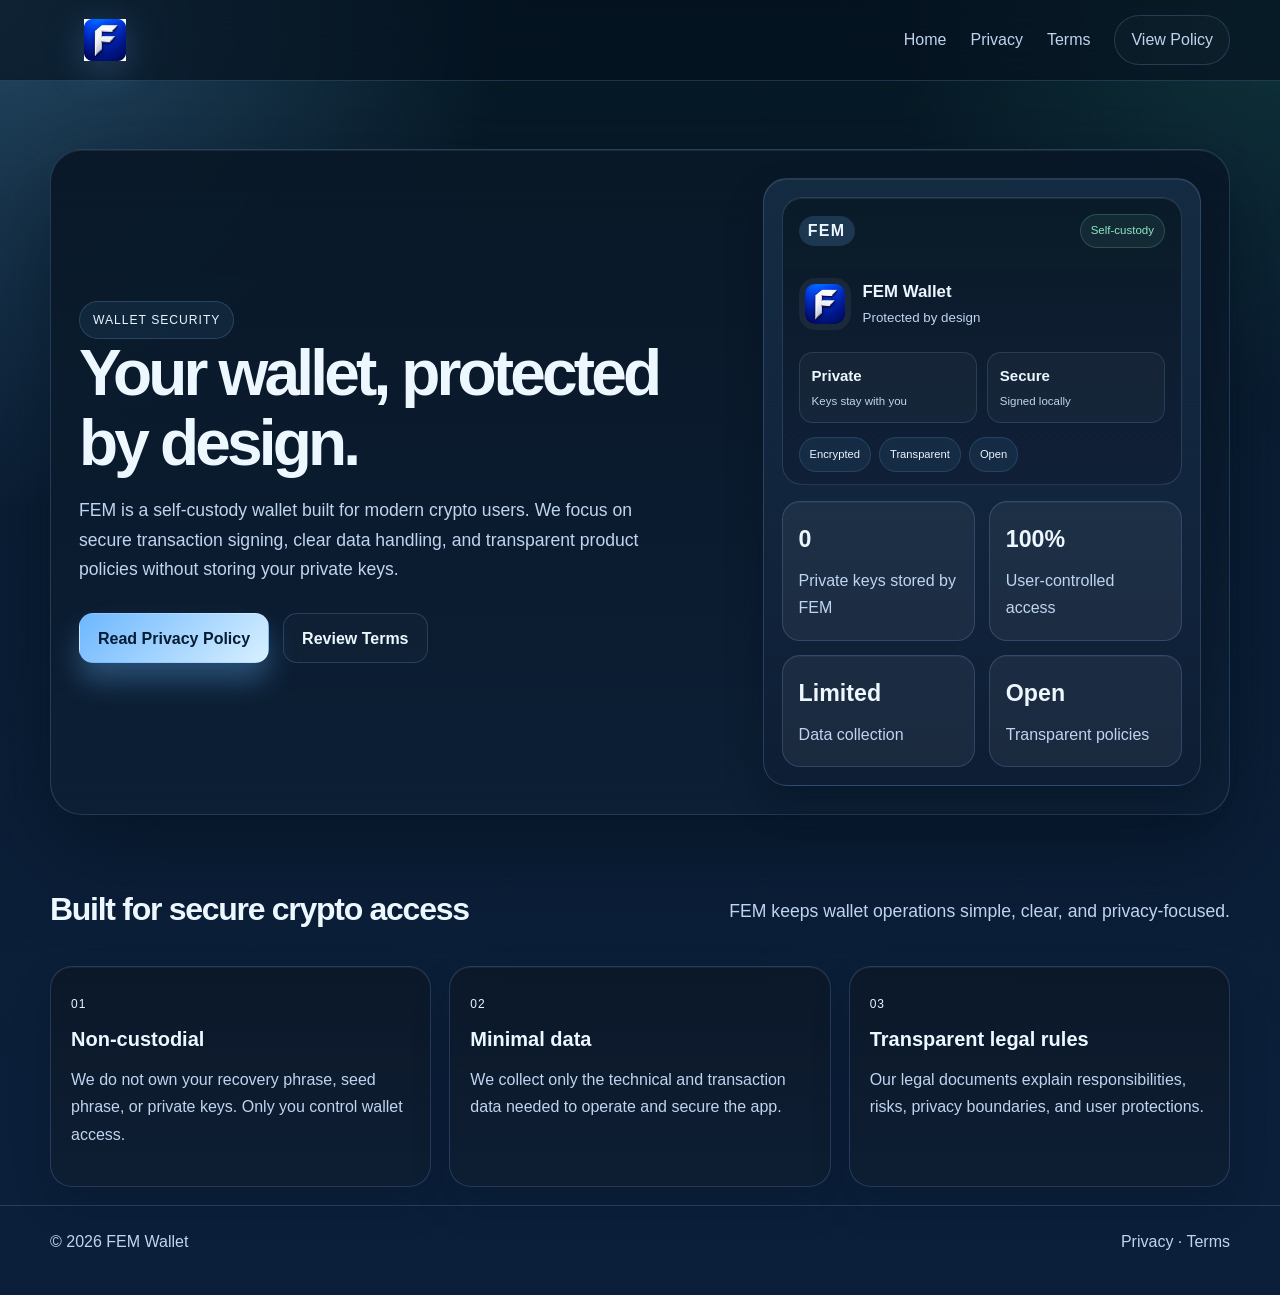
==== index.html @ ba95bcad "Finalize FEM wallet privacy and terms webapp" ====
<!doctype html>
<html lang="en">
  <head>
    <meta charset="UTF-8" />
    <meta name="viewport" content="width=device-width, initial-scale=1.0" />
    <title>FEM Wallet | Security & Privacy</title>
    <meta name="description" content="FEM Wallet privacy, account security, and legal app information for a modern self-custody wallet." />
    <link rel="stylesheet" href="styles.css" />
  </head>
  <body>
    <header class="site-header">
      <div class="container header-inner">
        <a href="index.html" class="brand" aria-label="FEM Wallet home">
          <img src="fem_image.png" alt="FEM Wallet logo" class="brand-logo" />
        </a>

        <nav class="main-nav" aria-label="Main navigation">
          <a href="index.html">Home</a>
          <a href="privacy-policy.html">Privacy</a>
          <a href="terms-of-service.html">Terms</a>
          <a href="privacy-policy.html" class="nav-button">View Policy</a>
        </nav>
      </div>
    </header>

    <main>
      <section class="hero">
        <div class="container app-shell">
          <div class="hero-grid">
            <div>
              <span class="eyebrow">Wallet Security</span>
              <h1>Your wallet, protected by design.</h1>
              <p class="lead">
                FEM is a self-custody wallet built for modern crypto users. We focus on secure transaction signing,
                clear data handling, and transparent product policies without storing your private keys.
              </p>

              <div class="hero-actions">
                <a class="button primary" href="privacy-policy.html">Read Privacy Policy</a>
                <a class="button secondary" href="terms-of-service.html">Review Terms</a>
              </div>
            </div>

            <aside class="feature-panel" aria-label="FEM security highlights">
              <div class="app-dashboard-card">
                <div class="dashboard-header">
                  <span class="mini-badge">FEM</span>
                  <span class="status-pill">Self-custody</span>
                </div>

                <div class="brand-stack">
                  <img src="fem_image.png" alt="FEM Wallet logo" class="mini-brand-logo" />
                  <div>
                    <strong>FEM Wallet</strong>
                    <small>Protected by design</small>
                  </div>
                </div>

                <div class="security-strip">
                  <div>
                    <strong>Private</strong>
                    <span>Keys stay with you</span>
                  </div>
                  <div>
                    <strong>Secure</strong>
                    <span>Signed locally</span>
                  </div>
                </div>

                <div class="trust-row">
                  <span>Encrypted</span>
                  <span>Transparent</span>
                  <span>Open</span>
                </div>
              </div>

              <div class="panel-grid">
                <div class="metric">
                  <strong>0</strong>
                  <span>Private keys stored by FEM</span>
                </div>
                <div class="metric">
                  <strong>100%</strong>
                  <span>User-controlled access</span>
                </div>
                <div class="metric">
                  <strong>Limited</strong>
                  <span>Data collection</span>
                </div>
                <div class="metric">
                  <strong>Open</strong>
                  <span>Transparent policies</span>
                </div>
              </div>
            </aside>
          </div>
        </div>
      </section>

      <section class="section">
        <div class="container">
          <div class="section-head">
            <h2>Built for secure crypto access</h2>
            <p class="lead">FEM keeps wallet operations simple, clear, and privacy-focused.</p>
          </div>

          <div class="cards">
            <article class="card">
              <span class="index">01</span>
              <h3>Non-custodial</h3>
              <p>We do not own your recovery phrase, seed phrase, or private keys. Only you control wallet access.</p>
            </article>

            <article class="card">
              <span class="index">02</span>
              <h3>Minimal data</h3>
              <p>We collect only the technical and transaction data needed to operate and secure the app.</p>
            </article>

            <article class="card">
              <span class="index">03</span>
              <h3>Transparent legal rules</h3>
              <p>Our legal documents explain responsibilities, risks, privacy boundaries, and user protections.</p>
            </article>
          </div>
        </div>
      </section>
    </main>

    <footer class="footer">
      <div class="container footer-inner">
        <div>© 2026 FEM Wallet</div>
        <div><a href="privacy-policy.html">Privacy</a> · <a href="terms-of-service.html">Terms</a></div>
      </div>
    </footer>
  </body>
</html>
---- styles.css ----
:root {
  --bg: #051926;
  --bg-2: #0c2340;
  --bg-3: #112d50;
  --panel: rgba(10, 20, 35, 0.82);
  --panel-soft: rgba(18, 35, 58, 0.96);
  --surface: rgba(255, 255, 255, 0.05);
  --surface-strong: rgba(255, 255, 255, 0.08);
  --line: rgba(141, 184, 255, 0.2);
  --primary: #6db7ff;
  --primary-strong: #4c9dff;
  --primary-soft: #eaf5ff;
  --cyan: #68f0df;
  --text: #edf7ff;
  --muted: #bfd4ef;
  --success: #8ee7c4;
  --shadow: rgba(4, 15, 27, 0.58);
  --shadow-soft: rgba(84, 139, 255, 0.18);
}

* { box-sizing: border-box; }
html { scroll-behavior: smooth; }
body {
  margin: 0;
  font-family: Inter, "Segoe UI", sans-serif;
  background:
    radial-gradient(circle at top left, rgba(108, 188, 255, 0.28), transparent 28%),
    radial-gradient(circle at top right, rgba(88, 241, 220, 0.12), transparent 22%),
    linear-gradient(180deg, #051822 0%, #0b1e35 38%, #0b1f3b 100%);
  color: var(--text);
  line-height: 1.7;
}

a {
  color: inherit;
  text-decoration: none;
}

img { max-width: 100%; }

.container {
  width: min(1180px, calc(100% - 32px));
  margin: 0 auto;
}

.site-header {
  position: sticky;
  top: 0;
  z-index: 20;
  background: rgba(5, 18, 31, 0.66);
  border-bottom: 1px solid var(--line);
  backdrop-filter: blur(18px);
}

.header-inner {
  display: flex;
  align-items: center;
  justify-content: space-between;
  min-height: 80px;
  gap: 18px;
}

.brand {
  display: inline-flex;
  align-items: center;
  gap: 10px;
  font-weight: 800;
  letter-spacing: 0.05em;
}

.brand-logo {
  display: block;
  width: 110px;
  height: auto;
  max-height: 42px;
  object-fit: contain;
  filter: drop-shadow(0 8px 18px rgba(122, 174, 255, 0.25));
}

.brand-mark {
  width: 34px;
  height: 34px;
  display: grid;
  place-items: center;
  border-radius: 12px;
  background: linear-gradient(135deg, #8ec5ff, #dfeeff);
  color: #071b33;
  box-shadow: 0 10px 24px rgba(125, 170, 255, 0.38);
}

.main-nav {
  display: flex;
  align-items: center;
  gap: 24px;
  flex-wrap: wrap;
  color: var(--muted);
}

.main-nav a {
  transition: color 0.2s ease;
}

.main-nav a:hover,
.main-nav a:focus-visible { color: var(--text); }

.nav-button {
  padding: 10px 16px;
  border-radius: 999px;
  border: 1px solid var(--line);
  background: rgba(255,255,255,0.02);
}

.hero {
  padding: 68px 0 40px;
}

.app-shell {
  background: linear-gradient(180deg, rgba(9, 24, 39, 0.96), rgba(13, 31, 53, 0.93));
  border: 1px solid var(--line);
  border-radius: 32px;
  box-shadow: 0 30px 90px var(--shadow), inset 0 1px 0 rgba(255,255,255,0.08);
  padding: 28px;
}

.hero-grid {
  display: grid;
  grid-template-columns: 1.2fr 0.8fr;
  gap: 26px;
  align-items: center;
}

.eyebrow {
  display: inline-flex;
  align-items: center;
  border-radius: 999px;
  border: 1px solid var(--line);
  padding: 8px 13px;
  background: rgba(103, 183, 255, 0.08);
  color: var(--primary-soft);
  font-size: 0.76rem;
  letter-spacing: 0.08em;
  text-transform: uppercase;
}

h1, h2, h3 {
  margin: 0 0 18px;
  line-height: 1.08;
}

h1 {
  font-size: clamp(2.7rem, 5vw, 5.1rem);
  letter-spacing: -0.06em;
}

.lead {
  color: var(--muted);
  max-width: 58ch;
  font-size: 1.1rem;
}

.hero-actions {
  margin-top: 28px;
  display: flex;
  flex-wrap: wrap;
  gap: 14px;
}

.button {
  display: inline-flex;
  align-items: center;
  justify-content: center;
  min-height: 50px;
  padding: 0 18px;
  border-radius: 14px;
  font-weight: 700;
  border: 1px solid transparent;
  transition: transform 0.18s ease, box-shadow 0.18s ease;
}

.button:hover,
.button:focus-visible { transform: translateY(-1px); }

.button.primary {
  background: linear-gradient(135deg, var(--primary), #d8f0ff);
  color: #061c35;
  box-shadow: 0 18px 28px rgba(103, 183, 255, 0.32);
}

.button.secondary {
  background: rgba(255,255,255,0.02);
  border-color: var(--line);
  color: var(--text);
}

.feature-panel {
  background: linear-gradient(180deg, rgba(103, 183, 255, 0.12), rgba(15, 30, 52, 0.8));
  border: 1px solid var(--line);
  border-radius: 24px;
  padding: 18px;
  box-shadow: inset 0 1px 0 rgba(255,255,255,0.08), 0 18px 36px rgba(4, 12, 21, 0.28);
}

.app-dashboard-card {
  background: linear-gradient(180deg, rgba(9, 25, 38, 0.92), rgba(17, 32, 55, 0.96));
  border: 1px solid rgba(156, 201, 255, 0.18);
  border-radius: 20px;
  padding: 16px 16px 12px;
  margin-bottom: 16px;
  box-shadow: inset 0 1px 0 rgba(255,255,255,0.08);
}

.dashboard-header {
  display: flex;
  align-items: center;
  justify-content: space-between;
  gap: 10px;
  margin-bottom: 18px;
}

.mini-badge {
  display: inline-flex;
  align-items: center;
  justify-content: center;
  min-width: 56px;
  min-height: 30px;
  border-radius: 999px;
  background: rgba(109, 183, 255, 0.18);
  color: var(--primary-soft);
  font-weight: 700;
  letter-spacing: 0.08em;
}

.status-pill {
  display: inline-flex;
  align-items: center;
  border-radius: 999px;
  padding: 6px 10px;
  font-size: 0.72rem;
  color: var(--success);
  background: rgba(126, 230, 188, 0.08);
  border: 1px solid rgba(126, 230, 188, 0.2);
}

.brand-stack {
  display: flex;
  align-items: center;
  gap: 12px;
  padding: 12px 0 14px;
}

.mini-brand-logo {
  width: 52px;
  height: 52px;
  object-fit: contain;
  border-radius: 16px;
  background: rgba(255,255,255,0.06);
  padding: 6px;
}

.brand-stack strong,
.brand-stack small {
  display: block;
}

.brand-stack strong {
  font-size: 1.05rem;
}

.brand-stack small {
  color: var(--muted);
}

.security-strip {
  display: grid;
  grid-template-columns: repeat(2, minmax(0, 1fr));
  gap: 10px;
  margin: 8px 0 14px;
}

.security-strip > div {
  background: rgba(255,255,255,0.03);
  border: 1px solid rgba(145, 188, 255, 0.16);
  border-radius: 14px;
  padding: 10px 12px;
}

.security-strip strong,
.security-strip span {
  display: block;
}

.security-strip strong {
  font-size: 0.94rem;
  margin-bottom: 4px;
}

.security-strip span {
  color: var(--muted);
  font-size: 0.72rem;
}

.trust-row {
  display: flex;
  flex-wrap: wrap;
  gap: 8px;
}

.trust-row span {
  display: inline-flex;
  align-items: center;
  justify-content: center;
  border-radius: 999px;
  padding: 7px 10px;
  font-size: 0.7rem;
  background: rgba(109, 183, 255, 0.08);
  border: 1px solid rgba(109, 183, 255, 0.16);
  color: var(--primary-soft);
}

.panel-grid {
  display: grid;
  grid-template-columns: repeat(2, minmax(0, 1fr));
  gap: 14px;
}

.metric {
  background: var(--surface);
  border: 1px solid var(--line);
  border-radius: 18px;
  padding: 18px 16px;
  box-shadow: inset 0 1px 0 rgba(255,255,255,0.04);
}

.metric strong {
  display: block;
  font-size: 1.45rem;
  margin-bottom: 8px;
}

.metric span { color: var(--muted); }

.section {
  padding: 24px 0 18px;
}

.section-head {
  display: flex;
  justify-content: space-between;
  align-items: end;
  gap: 18px;
  margin-bottom: 22px;
}

.section-head h2 {
  font-size: clamp(2rem, 2vw, 3rem);
  letter-spacing: -0.04em;
}

.cards {
  display: grid;
  grid-template-columns: repeat(3, minmax(0, 1fr));
  gap: 18px;
}

.card {
  background: linear-gradient(180deg, rgba(12, 24, 40, 0.94), rgba(14, 30, 50, 0.85));
  border: 1px solid var(--line);
  border-radius: 22px;
  padding: 22px 20px;
  box-shadow: 0 18px 38px rgba(3, 11, 20, 0.16), inset 0 1px 0 rgba(255,255,255,0.05);
}

.card .index {
  display: inline-block;
  font-size: 0.75rem;
  letter-spacing: 0.08em;
  color: var(--primary-soft);
  text-transform: uppercase;
  margin-bottom: 14px;
}

.card h3 {
  font-size: 1.25rem;
  margin-bottom: 8px;
}

.card p,
.text-content p,
.text-content li,
.legal-body p,
.legal-body li {
  color: var(--muted);
}

.card a {
  color: var(--primary-soft);
  font-weight: 700;
}

.page-shell {
  padding: 56px 0 80px;
}

.legal-wrap {
  background: rgba(12, 25, 44, 0.88);
  border: 1px solid var(--line);
  border-radius: 26px;
  overflow: hidden;
}

.legal-hero {
  padding: 28px 32px 20px;
  border-bottom: 1px solid var(--line);
  background: rgba(255,255,255,0.02);
}

.legal-hero h1 {
  font-size: clamp(2.1rem, 4vw, 4rem);
  margin-bottom: 10px;
}

.legal-body {
  padding: 30px 32px 36px;
}

.legal-body section {
  margin-bottom: 28px;
}

.legal-body h2 {
  font-size: 1.5rem;
  margin-bottom: 12px;
}

.legal-body h3 {
  font-size: 1.1rem;
  margin: 16px 0 8px;
}

.legal-body ul,
.legal-body ol {
  padding-left: 22px;
  margin: 10px 0;
}

.note {
  border: 1px solid var(--line);
  background: rgba(103, 183, 255, 0.08);
  border-radius: 16px;
  padding: 16px 18px;
  color: var(--primary-soft);
}

.related-box {
  margin-top: 32px;
  padding-top: 18px;
  border-top: 1px solid var(--line);
}

.related-divider {
  color: var(--muted);
  letter-spacing: 0.18em;
  margin-bottom: 10px;
}

.related-list {
  margin: 12px 0 0;
  padding-left: 18px;
}

.related-list li + li {
  margin-top: 10px;
}

.related-list a {
  color: var(--primary-soft);
}

.help-feedback {
  margin-top: 28px;
  padding: 18px 20px;
  border: 1px solid var(--line);
  border-radius: 18px;
  background: rgba(255,255,255,0.02);
}

.help-feedback p {
  margin: 0 0 14px;
  font-weight: 600;
  color: var(--text);
}

.reaction-row {
  display: flex;
  gap: 12px;
  flex-wrap: wrap;
}

.reaction-button {
  width: 48px;
  height: 48px;
  border: 1px solid var(--line);
  border-radius: 12px;
  background: rgba(255,255,255,0.02);
  font-size: 1.5rem;
  cursor: pointer;
  transition: transform 0.2s ease, border-color 0.2s ease;
}

.reaction-button:hover,
.reaction-button:focus-visible {
  transform: translateY(-1px);
  border-color: rgba(103, 183, 255, 0.6);
}

.footer {
  border-top: 1px solid var(--line);
  padding: 22px 0 40px;
  color: var(--muted);
}

.footer-inner {
  display: flex;
  justify-content: space-between;
  gap: 20px;
  flex-wrap: wrap;
}

@media (max-width: 900px) {
  .hero-grid,
  .cards {
    grid-template-columns: 1fr;
  }

  .header-inner {
    flex-direction: column;
    align-items: flex-start;
    padding: 16px 0;
  }
}

@media (max-width: 560px) {
  .app-shell,
  .legal-hero,
  .legal-body { padding-left: 18px; padding-right: 18px; }
  .section-head { display: block; }
  h1 { font-size: 2.3rem; }
}
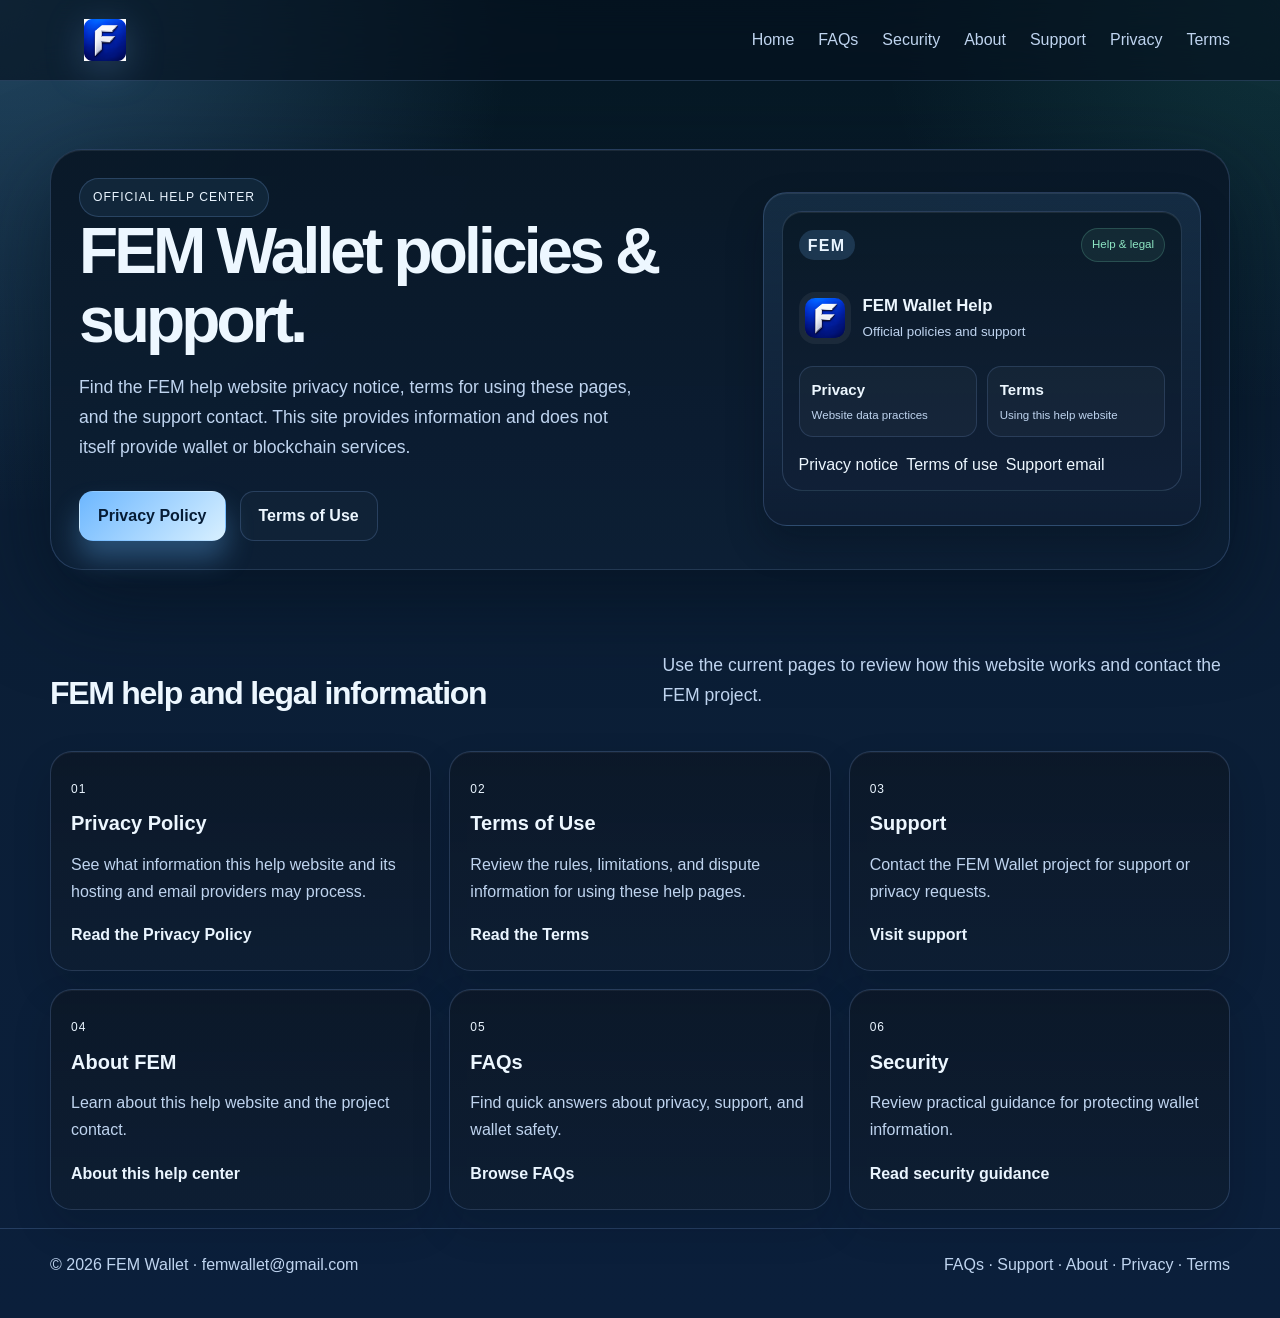
==== commit 191c60b8: "Expand FEM wallet help center" ====
--- a/index.html
+++ b/index.html
@@ -3,8 +3,9 @@
   <head>
     <meta charset="UTF-8" />
     <meta name="viewport" content="width=device-width, initial-scale=1.0" />
-    <title>FEM Wallet | Security & Privacy</title>
-    <meta name="description" content="FEM Wallet privacy, account security, and legal app information for a modern self-custody wallet." />
+    <title>FEM Wallet Help | Policies & Support</title>
+    <meta name="description" content="Official FEM Wallet help website with privacy information, terms of use, and support contact details." />
+    <link rel="canonical" href="https://help.femchain.online/" />
     <link rel="stylesheet" href="styles.css" />
   </head>
   <body>
@@ -16,9 +17,12 @@
 
         <nav class="main-nav" aria-label="Main navigation">
           <a href="index.html">Home</a>
+          <a href="faq.html">FAQs</a>
+          <a href="security.html">Security</a>
+          <a href="about.html">About</a>
+          <a href="support.html">Support</a>
           <a href="privacy-policy.html">Privacy</a>
           <a href="terms-of-service.html">Terms</a>
-          <a href="privacy-policy.html" class="nav-button">View Policy</a>
         </nav>
       </div>
     </header>
@@ -28,68 +32,49 @@
         <div class="container app-shell">
           <div class="hero-grid">
             <div>
-              <span class="eyebrow">Wallet Security</span>
-              <h1>Your wallet, protected by design.</h1>
+              <span class="eyebrow">Official Help Center</span>
+              <h1>FEM Wallet policies & support.</h1>
               <p class="lead">
-                FEM is a self-custody wallet built for modern crypto users. We focus on secure transaction signing,
-                clear data handling, and transparent product policies without storing your private keys.
+                Find the FEM help website privacy notice, terms for using these pages, and the support contact.
+                This site provides information and does not itself provide wallet or blockchain services.
               </p>
 
               <div class="hero-actions">
-                <a class="button primary" href="privacy-policy.html">Read Privacy Policy</a>
-                <a class="button secondary" href="terms-of-service.html">Review Terms</a>
+                <a class="button primary" href="privacy-policy.html">Privacy Policy</a>
+                <a class="button secondary" href="terms-of-service.html">Terms of Use</a>
               </div>
             </div>
 
-            <aside class="feature-panel" aria-label="FEM security highlights">
+            <aside class="feature-panel" aria-label="FEM help and legal links">
               <div class="app-dashboard-card">
                 <div class="dashboard-header">
                   <span class="mini-badge">FEM</span>
-                  <span class="status-pill">Self-custody</span>
+                  <span class="status-pill">Help & legal</span>
                 </div>
 
                 <div class="brand-stack">
                   <img src="fem_image.png" alt="FEM Wallet logo" class="mini-brand-logo" />
                   <div>
-                    <strong>FEM Wallet</strong>
-                    <small>Protected by design</small>
+                    <strong>FEM Wallet Help</strong>
+                    <small>Official policies and support</small>
                   </div>
                 </div>
 
                 <div class="security-strip">
                   <div>
-                    <strong>Private</strong>
-                    <span>Keys stay with you</span>
+                    <strong>Privacy</strong>
+                    <span>Website data practices</span>
                   </div>
                   <div>
-                    <strong>Secure</strong>
-                    <span>Signed locally</span>
+                    <strong>Terms</strong>
+                    <span>Using this help website</span>
                   </div>
                 </div>
 
                 <div class="trust-row">
-                  <span>Encrypted</span>
-                  <span>Transparent</span>
-                  <span>Open</span>
-                </div>
-              </div>
-
-              <div class="panel-grid">
-                <div class="metric">
-                  <strong>0</strong>
-                  <span>Private keys stored by FEM</span>
-                </div>
-                <div class="metric">
-                  <strong>100%</strong>
-                  <span>User-controlled access</span>
-                </div>
-                <div class="metric">
-                  <strong>Limited</strong>
-                  <span>Data collection</span>
-                </div>
-                <div class="metric">
-                  <strong>Open</strong>
-                  <span>Transparent policies</span>
+                  <a href="privacy-policy.html">Privacy notice</a>
+                  <a href="terms-of-service.html">Terms of use</a>
+                  <a href="mailto:femwallet@gmail.com">Support email</a>
                 </div>
               </div>
             </aside>
@@ -100,27 +85,51 @@
       <section class="section">
         <div class="container">
           <div class="section-head">
-            <h2>Built for secure crypto access</h2>
-            <p class="lead">FEM keeps wallet operations simple, clear, and privacy-focused.</p>
+            <h2>FEM help and legal information</h2>
+            <p class="lead">Use the current pages to review how this website works and contact the FEM project.</p>
           </div>
 
           <div class="cards">
             <article class="card">
               <span class="index">01</span>
-              <h3>Non-custodial</h3>
-              <p>We do not own your recovery phrase, seed phrase, or private keys. Only you control wallet access.</p>
+              <h3>Privacy Policy</h3>
+              <p>See what information this help website and its hosting and email providers may process.</p>
+              <a href="privacy-policy.html">Read the Privacy Policy</a>
             </article>
 
             <article class="card">
               <span class="index">02</span>
-              <h3>Minimal data</h3>
-              <p>We collect only the technical and transaction data needed to operate and secure the app.</p>
+              <h3>Terms of Use</h3>
+              <p>Review the rules, limitations, and dispute information for using these help pages.</p>
+              <a href="terms-of-service.html">Read the Terms</a>
             </article>
 
             <article class="card">
               <span class="index">03</span>
-              <h3>Transparent legal rules</h3>
-              <p>Our legal documents explain responsibilities, risks, privacy boundaries, and user protections.</p>
+              <h3>Support</h3>
+              <p>Contact the FEM Wallet project for support or privacy requests.</p>
+              <a href="support.html">Visit support</a>
+            </article>
+
+            <article class="card">
+              <span class="index">04</span>
+              <h3>About FEM</h3>
+              <p>Learn about this help website and the project contact.</p>
+              <a href="about.html">About this help center</a>
+            </article>
+
+            <article class="card">
+              <span class="index">05</span>
+              <h3>FAQs</h3>
+              <p>Find quick answers about privacy, support, and wallet safety.</p>
+              <a href="faq.html">Browse FAQs</a>
+            </article>
+
+            <article class="card">
+              <span class="index">06</span>
+              <h3>Security</h3>
+              <p>Review practical guidance for protecting wallet information.</p>
+              <a href="security.html">Read security guidance</a>
             </article>
           </div>
         </div>
@@ -129,8 +138,8 @@
 
     <footer class="footer">
       <div class="container footer-inner">
-        <div>© 2026 FEM Wallet</div>
-        <div><a href="privacy-policy.html">Privacy</a> · <a href="terms-of-service.html">Terms</a></div>
+        <div>© 2026 FEM Wallet · <a href="mailto:femwallet@gmail.com">femwallet@gmail.com</a></div>
+        <div><a href="faq.html">FAQs</a> · <a href="support.html">Support</a> · <a href="about.html">About</a> · <a href="privacy-policy.html">Privacy</a> · <a href="terms-of-service.html">Terms</a></div>
       </div>
     </footer>
   </body>
--- a/styles.css
+++ b/styles.css
@@ -476,6 +476,30 @@
   color: var(--primary-soft);
 }
 
+.faq-list details {
+  padding: 18px 0;
+  border-bottom: 1px solid var(--line);
+}
+
+.faq-list details:first-child {
+  padding-top: 0;
+}
+
+.faq-list summary {
+  color: var(--text);
+  font-weight: 700;
+  cursor: pointer;
+}
+
+.faq-list summary:focus-visible {
+  outline: 2px solid var(--primary);
+  outline-offset: 5px;
+}
+
+.faq-list details p {
+  margin: 12px 0 0;
+}
+
 .help-feedback {
   margin-top: 28px;
   padding: 18px 20px;
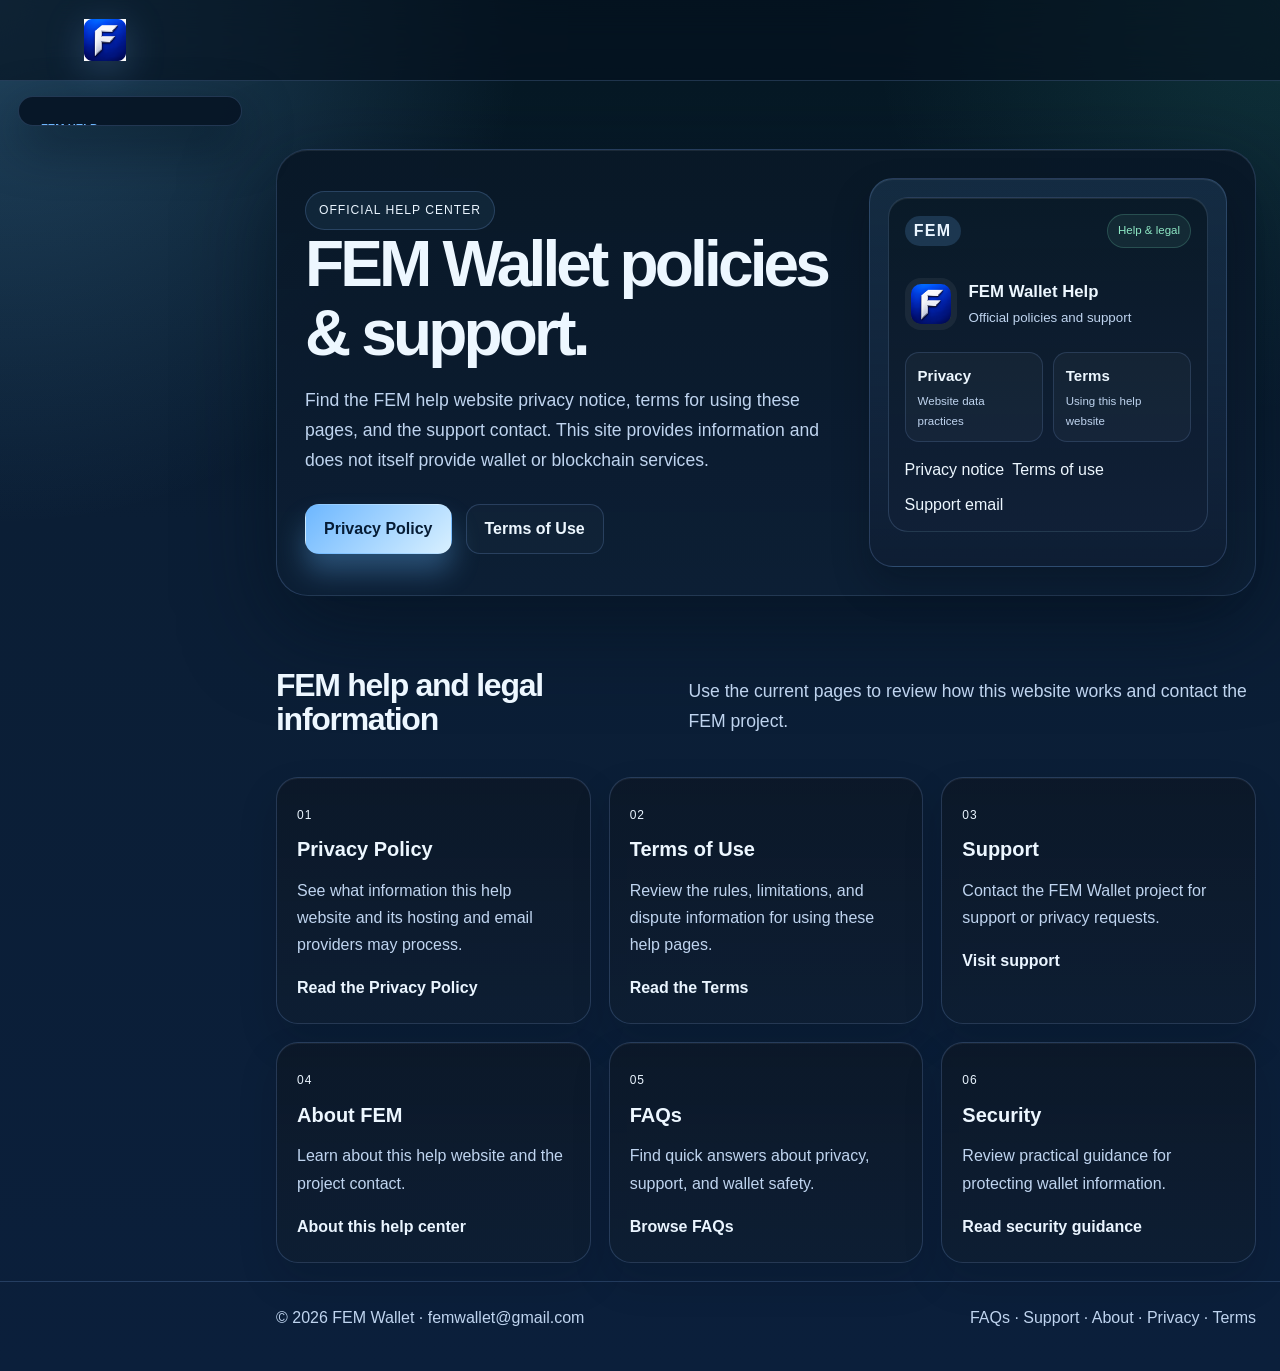
==== commit 61001dde: "Organize FEM help navigation as sidebar" ====
--- a/index.html
+++ b/index.html
@@ -15,14 +15,11 @@
           <img src="fem_image.png" alt="FEM Wallet logo" class="brand-logo" />
         </a>
 
-        <nav class="main-nav" aria-label="Main navigation">
-          <a href="index.html">Home</a>
-          <a href="faq.html">FAQs</a>
-          <a href="security.html">Security</a>
-          <a href="about.html">About</a>
-          <a href="support.html">Support</a>
-          <a href="privacy-policy.html">Privacy</a>
-          <a href="terms-of-service.html">Terms</a>
+        <nav class="main-nav" aria-label="Help and FEM Swap navigation">
+          <span class="nav-section-title">FEM Help</span>
+          <a href="index.html" aria-current="page">Home</a><a href="faq.html">FAQs</a><a href="security.html">Security</a><a href="about.html">About</a><a href="support.html">Support</a><a href="privacy-policy.html">Privacy</a><a href="terms-of-service.html">Terms</a>
+          <span class="nav-section-title">FEM Swap</span>
+          <a href="https://swap.femchain.online/">Open FEM Swap</a><a href="femswap-faq.html">Swap FAQs</a><a href="femswap-support.html">Swap Support</a><a href="femswap-privacy-policy.html">Swap Privacy</a><a href="femswap-terms.html">Swap Terms</a>
         </nav>
       </div>
     </header>
--- a/styles.css
+++ b/styles.css
@@ -55,7 +55,7 @@
 .header-inner {
   display: flex;
   align-items: center;
-  justify-content: space-between;
+  justify-content: flex-start;
   min-height: 80px;
   gap: 18px;
 }
@@ -89,25 +89,58 @@
 }
 
 .main-nav {
-  display: flex;
-  align-items: center;
-  gap: 24px;
-  flex-wrap: wrap;
+  position: fixed;
+  top: 96px;
+  bottom: 16px;
+  left: 18px;
+  z-index: 15;
+  display: flex;
+  flex-direction: column;
+  align-items: stretch;
+  gap: 3px;
+  width: 224px;
+  max-height: calc(100vh - 112px);
+  overflow-y: auto;
+  padding: 14px 10px;
+  border: 1px solid var(--line);
+  border-radius: 16px;
+  background: rgba(7, 22, 38, 0.94);
+  box-shadow: 0 18px 48px var(--shadow);
+  backdrop-filter: blur(16px);
   color: var(--muted);
 }
 
+.nav-section-title {
+  padding: 8px 12px 5px;
+  color: var(--primary);
+  font-size: 0.7rem;
+  font-weight: 800;
+  text-transform: uppercase;
+}
+
+.nav-section-title:not(:first-child) {
+  margin-top: 12px;
+  border-top: 1px solid var(--line);
+  padding-top: 16px;
+}
+
 .main-nav a {
+  display: flex;
+  align-items: center;
+  min-height: 38px;
+  padding: 7px 12px;
+  border-radius: 9px;
+  white-space: nowrap;
   transition: color 0.2s ease;
 }
 
 .main-nav a:hover,
 .main-nav a:focus-visible { color: var(--text); }
 
-.nav-button {
-  padding: 10px 16px;
-  border-radius: 999px;
-  border: 1px solid var(--line);
-  background: rgba(255,255,255,0.02);
+.main-nav a[aria-current="page"] {
+  color: var(--text);
+  background: rgba(103, 183, 255, 0.14);
+  box-shadow: inset 2px 0 0 var(--primary);
 }
 
 .hero {
@@ -550,6 +583,16 @@
   flex-wrap: wrap;
 }
 
+body:not(.redirect-page) > main > .container,
+body:not(.redirect-page) > main > .hero > .container,
+body:not(.redirect-page) > main > .section > .container,
+body:not(.redirect-page) > .page-shell > .container,
+body:not(.redirect-page) > .footer > .container {
+  width: min(1180px, calc(100% - 300px));
+  margin-left: 276px;
+  margin-right: 24px;
+}
+
 @media (max-width: 900px) {
   .hero-grid,
   .cards {
@@ -560,6 +603,53 @@
     flex-direction: column;
     align-items: flex-start;
     padding: 16px 0;
+  }
+
+  .main-nav {
+    position: static;
+    flex-direction: row;
+    align-items: center;
+    gap: 6px;
+    width: 100%;
+    max-height: none;
+    overflow-x: auto;
+    overflow-y: hidden;
+    padding: 8px 0 12px;
+    border: 0;
+    border-radius: 0;
+    background: transparent;
+    box-shadow: none;
+    backdrop-filter: none;
+    scrollbar-width: thin;
+  }
+
+  .nav-section-title {
+    flex: 0 0 auto;
+    padding: 0 4px 0 0;
+  }
+
+  .nav-section-title:not(:first-child) {
+    margin: 0 0 0 8px;
+    padding: 0 0 0 12px;
+    border-top: 0;
+    border-left: 1px solid var(--line);
+  }
+
+  .main-nav a {
+    flex: 0 0 auto;
+    min-height: 36px;
+    padding: 6px 10px;
+    border: 1px solid var(--line);
+    background: rgba(255,255,255,0.025);
+  }
+
+  body:not(.redirect-page) > main > .container,
+  body:not(.redirect-page) > main > .hero > .container,
+  body:not(.redirect-page) > main > .section > .container,
+  body:not(.redirect-page) > .page-shell > .container,
+  body:not(.redirect-page) > .footer > .container {
+    width: min(1180px, calc(100% - 32px));
+    margin: 0 auto;
   }
 }
 
@@ -570,3 +660,8 @@
   .section-head { display: block; }
   h1 { font-size: 2.3rem; }
 }
+
+body.redirect-page .page-shell > .container {
+  width: min(1180px, calc(100% - 32px));
+  margin: 0 auto;
+}
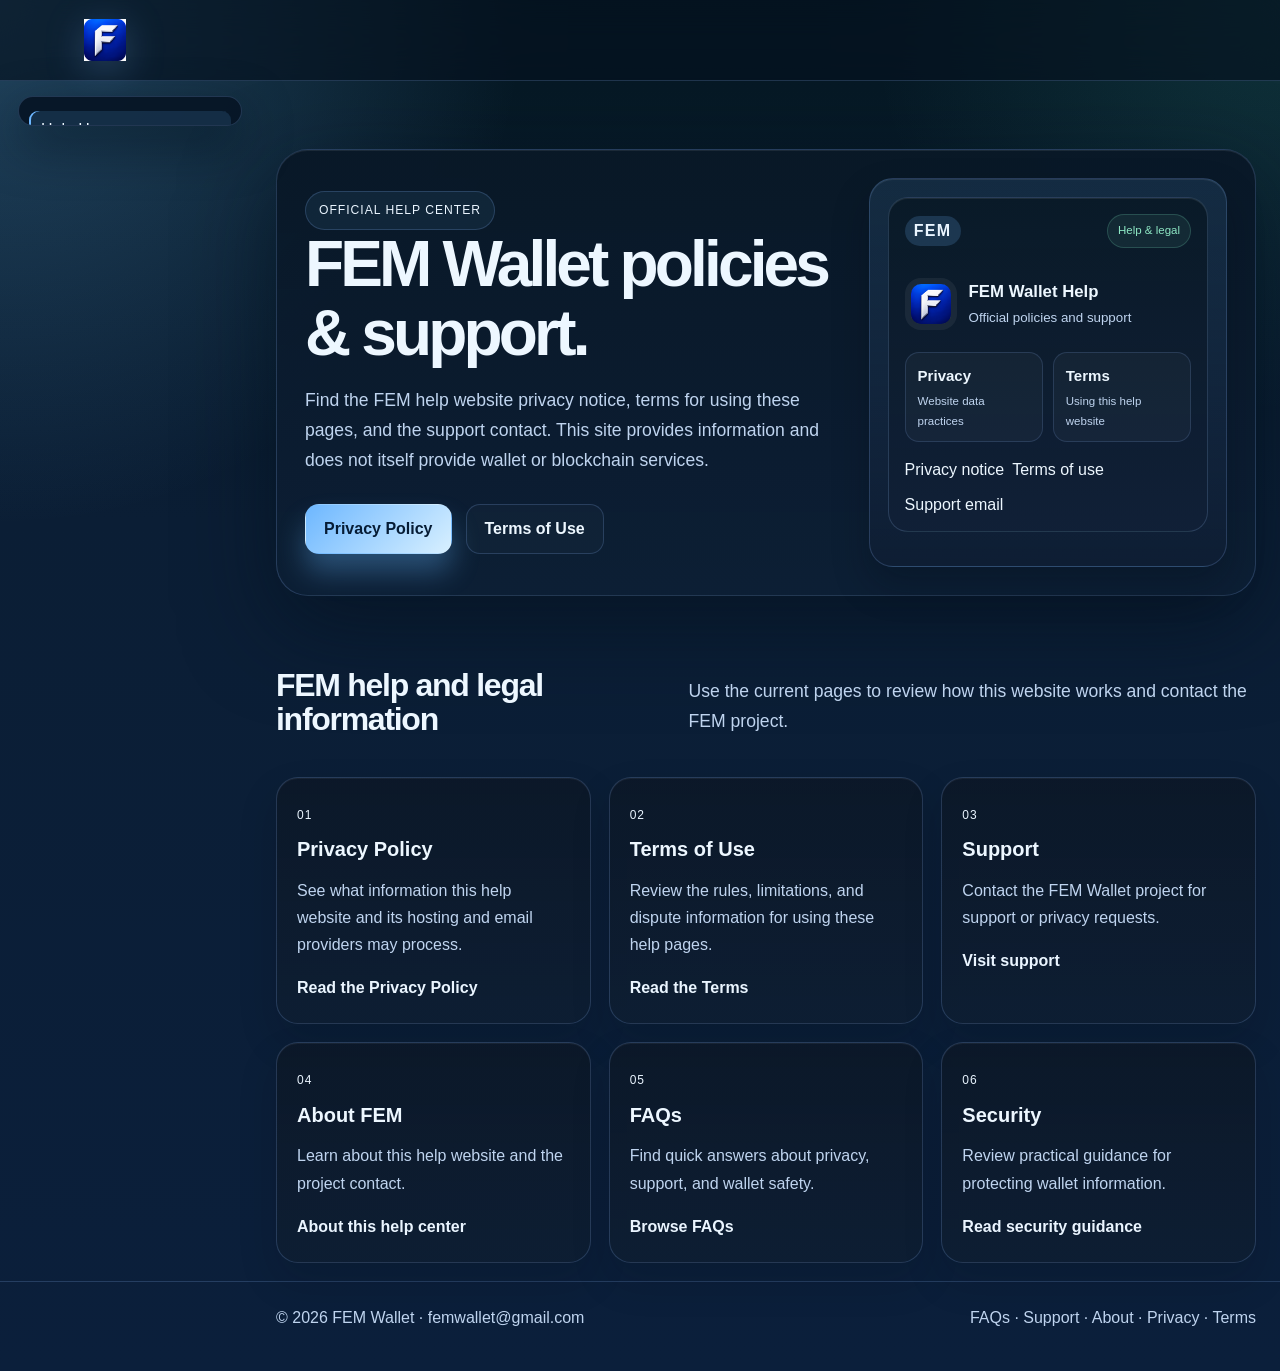
==== commit 7a235595: "Make app and swap menus expandable" ====
--- a/index.html
+++ b/index.html
@@ -16,10 +16,15 @@
         </a>
 
         <nav class="main-nav" aria-label="Help and FEM Swap navigation">
-          <span class="nav-section-title">FEM Help</span>
-          <a href="index.html" aria-current="page">Home</a><a href="faq.html">FAQs</a><a href="security.html">Security</a><a href="about.html">About</a><a href="support.html">Support</a><a href="privacy-policy.html">Privacy</a><a href="terms-of-service.html">Terms</a>
-          <span class="nav-section-title">FEM Swap</span>
-          <a href="https://swap.femchain.online/">Open FEM Swap</a><a href="femswap-faq.html">Swap FAQs</a><a href="femswap-support.html">Swap Support</a><a href="femswap-privacy-policy.html">Swap Privacy</a><a href="femswap-terms.html">Swap Terms</a>
+          <a class="nav-home" href="index.html" aria-current="page">Help Home</a>
+          <details class="nav-group" open>
+            <summary>FEM App</summary>
+            <div class="nav-submenu"><a href="faq.html">FAQs</a><a href="security.html">Security</a><a href="about.html">About</a><a href="support.html">Support</a><a href="privacy-policy.html">Privacy</a><a href="terms-of-service.html">Terms</a></div>
+          </details>
+          <details class="nav-group nav-group--swap">
+            <summary>FEM Swap</summary>
+            <div class="nav-submenu"><a href="https://swap.femchain.online/">Open Swap</a><a href="femswap-faq.html">FAQs</a><a href="femswap-support.html">Support</a><a href="femswap-privacy-policy.html">Privacy</a><a href="femswap-terms.html">Terms</a></div>
+          </details>
         </nav>
       </div>
     </header>
--- a/styles.css
+++ b/styles.css
@@ -97,7 +97,7 @@
   display: flex;
   flex-direction: column;
   align-items: stretch;
-  gap: 3px;
+  gap: 9px;
   width: 224px;
   max-height: calc(100vh - 112px);
   overflow-y: auto;
@@ -110,32 +110,81 @@
   color: var(--muted);
 }
 
-.nav-section-title {
-  padding: 8px 12px 5px;
-  color: var(--primary);
-  font-size: 0.7rem;
-  font-weight: 800;
-  text-transform: uppercase;
-}
-
-.nav-section-title:not(:first-child) {
-  margin-top: 12px;
-  border-top: 1px solid var(--line);
-  padding-top: 16px;
-}
-
-.main-nav a {
+.main-nav a,
+.nav-group summary {
   display: flex;
   align-items: center;
   min-height: 38px;
   padding: 7px 12px;
   border-radius: 9px;
   white-space: nowrap;
+  color: var(--muted);
+  font: inherit;
   transition: color 0.2s ease;
 }
 
+.nav-home {
+  margin-bottom: 4px;
+}
+
+.nav-group {
+  position: relative;
+  min-width: 0;
+}
+
+.nav-group summary {
+  justify-content: space-between;
+  min-height: 44px;
+  border: 1px solid var(--line);
+  background: rgba(255,255,255,0.035);
+  color: var(--text);
+  font-weight: 700;
+  cursor: pointer;
+  list-style: none;
+}
+
+.nav-group summary::-webkit-details-marker {
+  display: none;
+}
+
+.nav-group summary::after {
+  width: 8px;
+  height: 8px;
+  margin-left: 12px;
+  border-right: 1.5px solid var(--muted);
+  border-bottom: 1.5px solid var(--muted);
+  content: "";
+  transform: rotate(45deg) translateY(-2px);
+  transition: transform 0.18s ease;
+}
+
+.nav-group[open] summary::after {
+  transform: rotate(225deg) translate(-2px, -1px);
+}
+
+.nav-group summary:hover,
+.nav-group summary:focus-visible,
 .main-nav a:hover,
-.main-nav a:focus-visible { color: var(--text); }
+.main-nav a:focus-visible {
+  color: var(--text);
+}
+
+.nav-group summary:focus-visible,
+.main-nav a:focus-visible {
+  outline: 2px solid var(--primary);
+  outline-offset: 2px;
+}
+
+.nav-submenu {
+  display: grid;
+  gap: 2px;
+  padding: 6px 0 2px 10px;
+}
+
+.main-nav .nav-submenu a {
+  min-height: 36px;
+  font-size: 0.9rem;
+}
 
 .main-nav a[aria-current="page"] {
   color: var(--text);
@@ -608,39 +657,53 @@
   .main-nav {
     position: static;
     flex-direction: row;
-    align-items: center;
-    gap: 6px;
+    align-items: flex-start;
+    gap: 8px;
     width: 100%;
     max-height: none;
-    overflow-x: auto;
-    overflow-y: hidden;
+    overflow: visible;
     padding: 8px 0 12px;
     border: 0;
     border-radius: 0;
     background: transparent;
     box-shadow: none;
     backdrop-filter: none;
-    scrollbar-width: thin;
-  }
-
-  .nav-section-title {
+  }
+
+  .nav-home,
+  .nav-group {
     flex: 0 0 auto;
-    padding: 0 4px 0 0;
-  }
-
-  .nav-section-title:not(:first-child) {
-    margin: 0 0 0 8px;
-    padding: 0 0 0 12px;
-    border-top: 0;
-    border-left: 1px solid var(--line);
-  }
-
-  .main-nav a {
-    flex: 0 0 auto;
-    min-height: 36px;
-    padding: 6px 10px;
+  }
+
+  .nav-home {
+    min-height: 42px !important;
+    margin: 0;
     border: 1px solid var(--line);
     background: rgba(255,255,255,0.025);
+  }
+
+  .nav-group summary {
+    min-height: 42px;
+    padding: 6px 10px;
+  }
+
+  .nav-submenu {
+    position: absolute;
+    top: calc(100% + 6px);
+    left: 0;
+    z-index: 25;
+    width: min(260px, calc(100vw - 36px));
+    padding: 8px;
+    border: 1px solid var(--line);
+    border-radius: 12px;
+    background: rgba(7, 22, 38, 0.98);
+    box-shadow: 0 18px 48px var(--shadow);
+    backdrop-filter: blur(16px);
+  }
+
+  .nav-group--swap .nav-submenu {
+    right: 0;
+    left: auto;
   }
 
   body:not(.redirect-page) > main > .container,
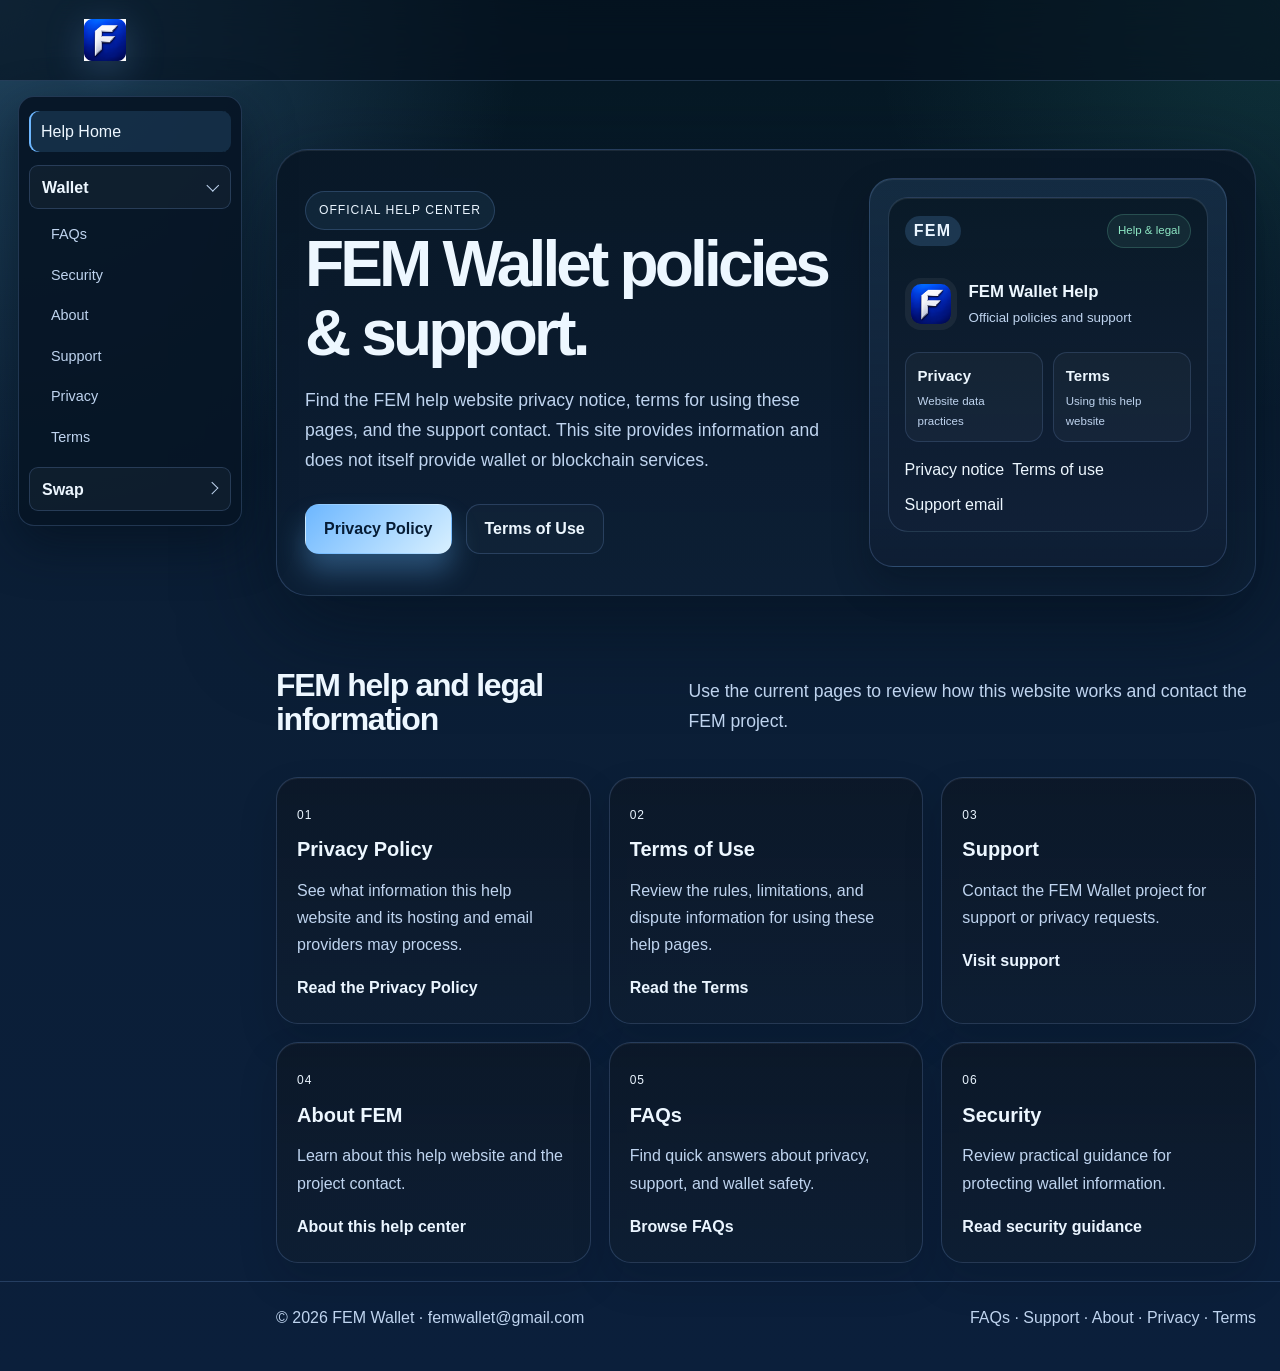
==== commit 7b0c3be2: "Keep dropdown menus visible without scrolling" ====
--- a/index.html
+++ b/index.html
@@ -17,12 +17,12 @@
 
         <nav class="main-nav" aria-label="Help and FEM Swap navigation">
           <a class="nav-home" href="index.html" aria-current="page">Help Home</a>
-          <details class="nav-group" open>
-            <summary>FEM App</summary>
+          <details class="nav-group" name="main-menu" open>
+            <summary>Wallet</summary>
             <div class="nav-submenu"><a href="faq.html">FAQs</a><a href="security.html">Security</a><a href="about.html">About</a><a href="support.html">Support</a><a href="privacy-policy.html">Privacy</a><a href="terms-of-service.html">Terms</a></div>
           </details>
-          <details class="nav-group nav-group--swap">
-            <summary>FEM Swap</summary>
+          <details class="nav-group nav-group--swap" name="main-menu">
+            <summary>Swap</summary>
             <div class="nav-submenu"><a href="https://swap.femchain.online/">Open Swap</a><a href="femswap-faq.html">FAQs</a><a href="femswap-support.html">Support</a><a href="femswap-privacy-policy.html">Privacy</a><a href="femswap-terms.html">Terms</a></div>
           </details>
         </nav>
--- a/styles.css
+++ b/styles.css
@@ -91,7 +91,6 @@
 .main-nav {
   position: fixed;
   top: 96px;
-  bottom: 16px;
   left: 18px;
   z-index: 15;
   display: flex;
@@ -99,8 +98,6 @@
   align-items: stretch;
   gap: 9px;
   width: 224px;
-  max-height: calc(100vh - 112px);
-  overflow-y: auto;
   padding: 14px 10px;
   border: 1px solid var(--line);
   border-radius: 16px;
@@ -154,12 +151,12 @@
   border-right: 1.5px solid var(--muted);
   border-bottom: 1.5px solid var(--muted);
   content: "";
-  transform: rotate(45deg) translateY(-2px);
+  transform: rotate(-45deg) translateY(-2px);
   transition: transform 0.18s ease;
 }
 
 .nav-group[open] summary::after {
-  transform: rotate(225deg) translate(-2px, -1px);
+  transform: rotate(45deg) translate(-2px, -1px);
 }
 
 .nav-group summary:hover,
